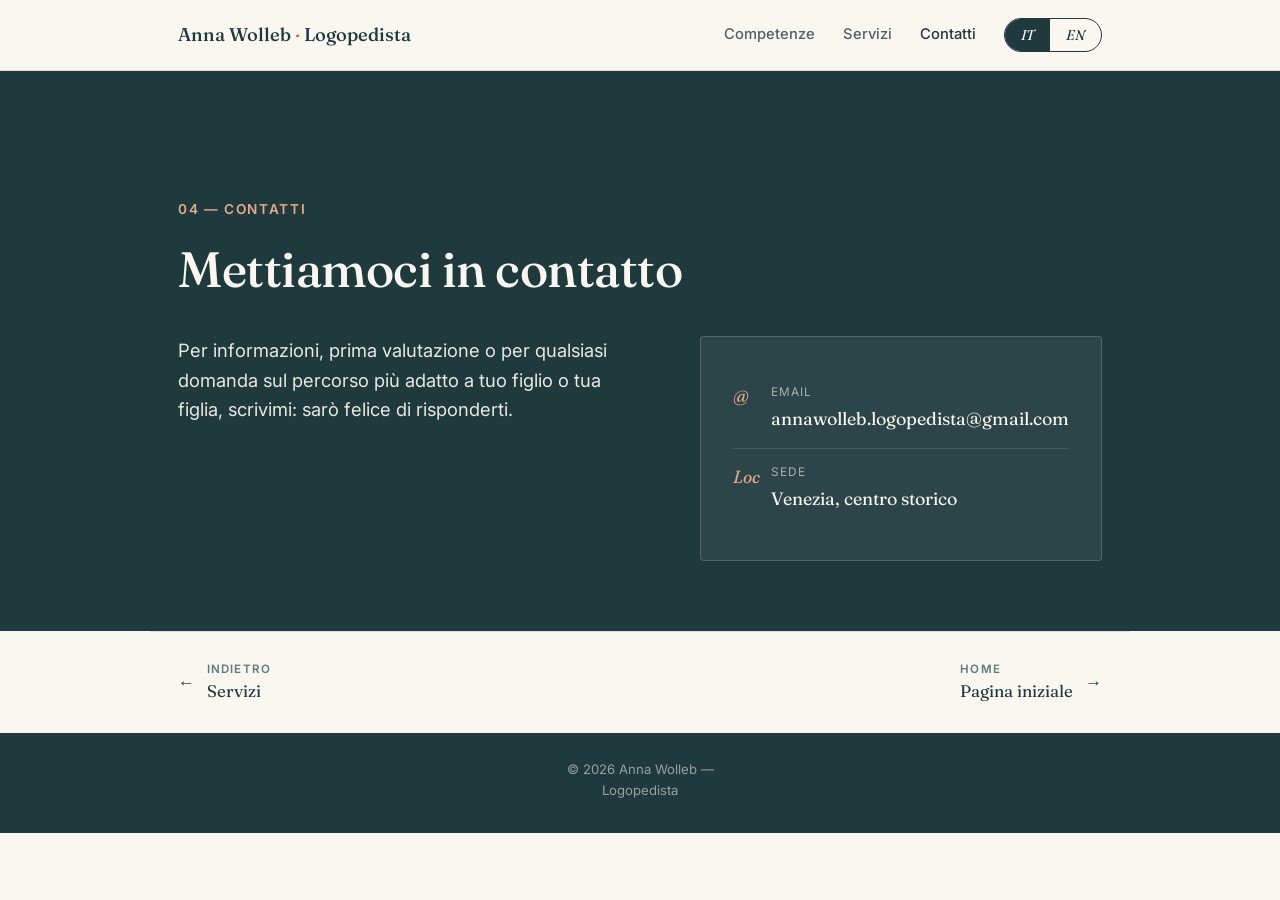
==== contact.html @ 6bc3db90 "completo" ====
<!DOCTYPE html>
<html lang="it">
<head>
<meta charset="UTF-8">
<meta name="viewport" content="width=device-width, initial-scale=1.0">
<title>Contatti — Anna Wolleb, Logopedista</title>
<link rel="preconnect" href="https://fonts.googleapis.com">
<link rel="preconnect" href="https://fonts.gstatic.com" crossorigin>
<link href="https://fonts.googleapis.com/css2?family=Fraunces:ital,opsz,wght@0,9..144,300;0,9..144,400;0,9..144,500;0,9..144,600;1,9..144,400;1,9..144,500&family=Inter:wght@400;500;600&display=swap" rel="stylesheet">
<link rel="stylesheet" href="styles.css">
<style>
  .contact-section .page-header-inner { padding: 64px 0 0; }
</style>
</head>
<body>

<header>
  <div class="header-inner">
    <a class="logo" href="index.html">Anna Wolleb <span>·</span> Logopedista</a>
    <nav>
      <a class="nav-link" href="expertise.html"><span data-lang="it">Competenze</span><span data-lang="en">Expertise</span></a>
      <a class="nav-link" href="services.html"><span data-lang="it">Servizi</span><span data-lang="en">Services</span></a>
      <a class="nav-link is-active" href="contact.html"><span data-lang="it">Contatti</span><span data-lang="en">Contact</span></a>
      <div class="lang-toggle">
        <button id="btn-it" class="active" onclick="setLang('it')">IT</button>
        <button id="btn-en" onclick="setLang('en')">EN</button>
      </div>
    </nav>
  </div>
</header>

<section class="contact-section" style="border-top: none; padding-bottom: 70px;">
  <div class="wrap" style="padding-top: 64px;">
    <div class="hero-eyebrow" style="color: #E8A98A;">
      <span data-lang="it">04 — Contatti</span>
      <span data-lang="en">04 — Contact</span>
    </div>
    <h1 style="color: var(--paper); font-size: clamp(2.1rem, 5vw, 3.1rem); line-height: 1.08; max-width: 700px; margin-bottom: 20px;">
      <span data-lang="it">Mettiamoci in contatto</span>
      <span data-lang="en">Get in touch</span>
    </h1>

    <div class="contact-grid" style="margin-top: 40px;">
      <div>
        <p class="contact-lede" data-lang="it">Per informazioni, prima valutazione o per qualsiasi domanda sul percorso più adatto a tuo figlio o tua figlia, scrivimi: sarò felice di risponderti.</p>
        <p class="contact-lede" data-lang="en">For information, a first assessment, or any question about the right path for your child, write to me — I'd be glad to hear from you.</p>
      </div>
      <div class="contact-card">
        <div class="c-item">
          <div class="c-icon">@</div>
          <div class="c-body">
            <div class="c-label">Email</div>
            <a class="c-value" href="mailto:annawolleb.logopedista@gmail.com">annawolleb.logopedista@gmail.com</a>
          </div>
        </div>
        <div class="c-item">
          <div class="c-icon">Loc</div>
          <div class="c-body">
            <div class="c-label"><span data-lang="it">Sede</span><span data-lang="en">Location</span></div>
            <div class="c-value">Venezia, centro storico</div>
          </div>
        </div>
      </div>
    </div>
  </div>
</section>

<div class="page-links">
  <a href="services.html">
    ←
    <span>
      <span class="pl-label"><span data-lang="it">Indietro</span><span data-lang="en">Back</span></span>
      <span data-lang="it">Servizi</span><span data-lang="en">Services</span>
    </span>
  </a>
  <a href="index.html">
    <span>
      <span class="pl-label"><span data-lang="it">Home</span><span data-lang="en">Home</span></span>
      <span data-lang="it">Pagina iniziale</span><span data-lang="en">Homepage</span>
    </span>
    →
  </a>
</div>

<footer>
  <div class="wrap">
    &copy; <span id="year"></span> Anna Wolleb — <span data-lang="it">Logopedista</span><span data-lang="en">Speech-Language Therapist</span>
  </div>
</footer>

<script src="lang.js"></script>
</body>
</html>
---- styles.css ----
:root {
  --paper: #FAF6F0;
  --ink: #1F3A3D;
  --clay: #C75D3D;
  --sage: #5B7B7A;
  --text: #2A2A28;
  --line: rgba(31, 58, 61, 0.14);
  --paper-warm: #F3ECE2;
}

* { margin: 0; padding: 0; box-sizing: border-box; }

html { scroll-behavior: smooth; }

@media (prefers-reduced-motion: reduce) {
  html { scroll-behavior: auto; }
  * { animation-duration: 0.01ms !important; transition-duration: 0.01ms !important; }
}

body {
  background: var(--paper);
  color: var(--text);
  font-family: 'Inter', sans-serif;
  line-height: 1.6;
  overflow-x: hidden;
}

h1, h2, h3, .display {
  font-family: 'Fraunces', serif;
  color: var(--ink);
  font-weight: 500;
  letter-spacing: -0.01em;
}

a { color: inherit; text-decoration: none; }

:focus-visible {
  outline: 2px solid var(--clay);
  outline-offset: 3px;
}

.wrap {
  max-width: 980px;
  margin: 0 auto;
  padding: 0 28px;
}

/* ---------- HEADER ---------- */
header {
  position: sticky;
  top: 0;
  z-index: 50;
  background: rgba(250, 246, 240, 0.92);
  backdrop-filter: blur(8px);
  border-bottom: 1px solid var(--line);
}

.header-inner {
  display: flex;
  align-items: center;
  justify-content: space-between;
  padding: 18px 28px;
  max-width: 980px;
  margin: 0 auto;
}

.logo {
  font-family: 'Fraunces', serif;
  font-size: 1.15rem;
  font-weight: 500;
  color: var(--ink);
}

.logo span {
  color: var(--clay);
  font-style: italic;
}

nav {
  display: flex;
  align-items: center;
  gap: 28px;
}

nav a.nav-link {
  font-size: 0.92rem;
  font-weight: 500;
  color: var(--ink);
  opacity: 0.78;
  transition: opacity 0.2s;
}

nav a.nav-link:hover { opacity: 1; }

nav a.nav-link.is-active { opacity: 1; }

@media (max-width: 640px) {
  nav a.nav-link { display: none; }
}

/* Language toggle */
.lang-toggle {
  display: flex;
  align-items: center;
  border: 1px solid var(--ink);
  border-radius: 999px;
  overflow: hidden;
  font-family: 'Fraunces', serif;
  font-style: italic;
  font-size: 0.88rem;
}

.lang-toggle button {
  background: none;
  border: none;
  padding: 7px 16px;
  cursor: pointer;
  color: var(--ink);
  font-family: inherit;
  font-style: inherit;
  font-size: inherit;
  transition: background 0.25s, color 0.25s;
}

.lang-toggle button.active {
  background: var(--ink);
  color: var(--paper);
}

/* ---------- HERO ---------- */
.hero {
  padding: 90px 0 70px;
  position: relative;
}

.hero-eyebrow {
  font-size: 0.85rem;
  text-transform: uppercase;
  letter-spacing: 0.12em;
  color: var(--sage);
  font-weight: 600;
  margin-bottom: 22px;
  opacity: 0;
  animation: rise 0.7s ease forwards;
  animation-delay: 0.05s;
}

.hero h1 {
  font-size: clamp(2.4rem, 6vw, 4.1rem);
  line-height: 1.06;
  max-width: 760px;
  opacity: 0;
  animation: rise 0.8s ease forwards;
  animation-delay: 0.15s;
}

.hero h1 em {
  font-style: italic;
  color: var(--clay);
}

.hero-sub {
  margin-top: 26px;
  max-width: 540px;
  font-size: 1.08rem;
  color: var(--text);
  opacity: 0;
  animation: rise 0.8s ease forwards;
  animation-delay: 0.3s;
}

.hero-meta {
  margin-top: 40px;
  display: flex;
  gap: 36px;
  flex-wrap: wrap;
  opacity: 0;
  animation: rise 0.8s ease forwards;
  animation-delay: 0.45s;
}

.hero-meta-item {
  border-left: 2px solid var(--clay);
  padding-left: 14px;
}

.hero-meta-item .label {
  font-size: 0.74rem;
  text-transform: uppercase;
  letter-spacing: 0.08em;
  color: var(--sage);
  font-weight: 600;
}

.hero-meta-item .value {
  font-family: 'Fraunces', serif;
  font-size: 1.05rem;
  color: var(--ink);
  margin-top: 2px;
}

@keyframes rise {
  from { opacity: 0; transform: translateY(14px); }
  to { opacity: 1; transform: translateY(0); }
}

/* ---------- PAGE HEADER (inner pages) ---------- */
.page-header {
  padding: 90px 0 50px;
}

.page-header .hero-eyebrow {
  animation: none;
  opacity: 1;
}

.page-header h1 {
  font-size: clamp(2rem, 5vw, 3.2rem);
  line-height: 1.08;
  max-width: 700px;
  margin-bottom: 16px;
}

.page-header .hero-sub {
  animation: none;
  opacity: 1;
}

/* ---------- SECTION SHARED ---------- */
section { padding: 64px 0; border-top: 1px solid var(--line); }

.section-head {
  display: flex;
  align-items: baseline;
  gap: 18px;
  margin-bottom: 40px;
  flex-wrap: wrap;
}

.section-tag {
  font-size: 0.78rem;
  text-transform: uppercase;
  letter-spacing: 0.1em;
  color: var(--clay);
  font-weight: 600;
  white-space: nowrap;
}

.section-head h2 {
  font-size: clamp(1.6rem, 3.2vw, 2.2rem);
}

.section-rule {
  flex: 1;
  height: 1px;
  background: var(--line);
  min-width: 40px;
}

/* ---------- ABOUT ---------- */
.about-grid {
  display: grid;
  grid-template-columns: 1.1fr 0.9fr;
  gap: 56px;
}

@media (max-width: 760px) {
  .about-grid { grid-template-columns: 1fr; gap: 32px; }
}

.about-text p {
  margin-bottom: 16px;
  font-size: 1.02rem;
}

.about-text p:last-child { margin-bottom: 0; }

.timeline {
  border-left: 1px solid var(--line);
  padding-left: 24px;
}

.timeline-item {
  position: relative;
  padding-bottom: 22px;
}

.timeline-item:last-child { padding-bottom: 0; }

.timeline-item::before {
  content: '';
  position: absolute;
  left: -29px;
  top: 5px;
  width: 8px;
  height: 8px;
  border-radius: 50%;
  background: var(--clay);
}

.timeline-item .t-place {
  font-family: 'Fraunces', serif;
  font-weight: 500;
  color: var(--ink);
  font-size: 1rem;
}

.timeline-item .t-role {
  font-size: 0.9rem;
  color: var(--sage);
  margin-top: 2px;
}

/* ---------- EXPERTISE ---------- */
.expertise-grid {
  display: grid;
  grid-template-columns: repeat(2, 1fr);
  gap: 1px;
  background: var(--line);
  border: 1px solid var(--line);
}

@media (max-width: 640px) {
  .expertise-grid { grid-template-columns: 1fr; }
}

.expertise-card {
  background: var(--paper);
  padding: 30px 28px;
  transition: background 0.3s;
}

.expertise-card:hover {
  background: var(--paper-warm);
}

.expertise-card .e-mark {
  font-family: 'Fraunces', serif;
  font-style: italic;
  color: var(--clay);
  font-size: 1.4rem;
  line-height: 1;
  margin-bottom: 14px;
  display: block;
}

.expertise-card h3 {
  font-size: 1.12rem;
  margin-bottom: 8px;
}

.expertise-card p {
  font-size: 0.93rem;
  color: var(--text);
  opacity: 0.85;
}

/* ---------- SERVICES ---------- */
.services-list {
  display: flex;
  flex-direction: column;
}

.service-row {
  display: grid;
  grid-template-columns: 220px 1fr;
  gap: 24px;
  padding: 22px 0;
  border-bottom: 1px solid var(--line);
  align-items: baseline;
}

.service-row:first-child { border-top: 1px solid var(--line); }

@media (max-width: 640px) {
  .service-row { grid-template-columns: 1fr; gap: 6px; }
}

.service-row .s-name {
  font-family: 'Fraunces', serif;
  font-size: 1.08rem;
  color: var(--ink);
}

.service-row .s-desc {
  font-size: 0.95rem;
  color: var(--text);
  opacity: 0.88;
}

/* ---------- SERVICE DETAIL (services page) ---------- */
.service-detail {
  display: grid;
  grid-template-columns: 240px 1fr;
  gap: 32px;
  padding: 36px 0;
  border-bottom: 1px solid var(--line);
}

.service-detail:first-child { border-top: 1px solid var(--line); }

@media (max-width: 700px) {
  .service-detail { grid-template-columns: 1fr; gap: 14px; }
}

.sd-number {
  font-family: 'Fraunces', serif;
  font-style: italic;
  color: var(--clay);
  font-size: 1.1rem;
  display: block;
  margin-bottom: 6px;
}

.service-detail h3 {
  font-size: 1.1rem;
}

.sd-intro {
  font-size: 0.98rem;
  margin-bottom: 12px;
}

.sd-list {
  list-style: none;
  padding: 0;
}

.sd-list li {
  position: relative;
  padding-left: 18px;
  font-size: 0.93rem;
  margin-bottom: 6px;
  color: var(--text);
  opacity: 0.88;
}

.sd-list li::before {
  content: '—';
  position: absolute;
  left: 0;
  color: var(--clay);
}

.sd-note {
  margin-top: 12px;
  font-size: 0.88rem;
  color: var(--sage);
  font-style: italic;
}

/* ---------- PAGE LINKS (prev/next) ---------- */
.page-links {
  display: flex;
  justify-content: space-between;
  border-top: 1px solid var(--line);
  padding: 28px;
  max-width: 980px;
  margin: 0 auto;
}

.page-links a {
  display: flex;
  align-items: center;
  gap: 12px;
  font-family: 'Fraunces', serif;
  font-size: 1.05rem;
  color: var(--ink);
  transition: color 0.2s;
}

.page-links a:hover { color: var(--clay); }

.pl-label {
  display: block;
  font-family: 'Inter', sans-serif;
  font-size: 0.72rem;
  text-transform: uppercase;
  letter-spacing: 0.1em;
  color: var(--sage);
  font-weight: 600;
}

/* ---------- CONTACT ---------- */
.contact-section {
  background: var(--ink);
  color: var(--paper);
  border-top: none;
}

.contact-section .section-tag { color: #E8A98A; }
.contact-section h2 { color: var(--paper); }
.contact-section .section-rule { background: rgba(250,246,240,0.18); }

.contact-grid {
  display: grid;
  grid-template-columns: 1.1fr 0.9fr;
  gap: 50px;
  align-items: start;
}

@media (max-width: 760px) {
  .contact-grid { grid-template-columns: 1fr; gap: 36px; }
}

.contact-lede {
  font-size: 1.15rem;
  max-width: 460px;
  opacity: 0.92;
}

.contact-card {
  background: rgba(250, 246, 240, 0.06);
  border: 1px solid rgba(250, 246, 240, 0.18);
  border-radius: 4px;
  padding: 32px;
}

.contact-card .c-item {
  display: flex;
  align-items: flex-start;
  gap: 14px;
  padding: 14px 0;
  border-bottom: 1px solid rgba(250, 246, 240, 0.12);
}

.contact-card .c-item:last-child { border-bottom: none; }

.contact-card .c-icon {
  color: #E8A98A;
  font-family: 'Fraunces', serif;
  font-style: italic;
  font-size: 1.1rem;
  width: 24px;
  flex-shrink: 0;
}

.contact-card .c-body .c-label {
  font-size: 0.74rem;
  text-transform: uppercase;
  letter-spacing: 0.08em;
  opacity: 0.6;
  margin-bottom: 3px;
}

.contact-card .c-body .c-value {
  font-family: 'Fraunces', serif;
  font-size: 1.12rem;
  color: var(--paper);
}

.contact-card .c-body a.c-value {
  transition: color 0.2s;
}
.contact-card .c-body a.c-value:hover {
  color: #E8A98A;
}

/* ---------- FOOTER ---------- */
footer {
  background: var(--ink);
  color: rgba(250, 246, 240, 0.55);
  text-align: center;
  font-size: 0.82rem;
  padding: 26px 0 32px;
}

/* ---------- LANGUAGE VISIBILITY ---------- */
[data-lang="it"] { display: inline; }
[data-lang="en"] { display: none; }
body.lang-en [data-lang="it"] { display: none; }
body.lang-en [data-lang="en"] { display: inline; }

span[data-lang], p[data-lang], div[data-lang] { display: block; }
body.lang-en span[data-lang="it"],
body.lang-en p[data-lang="it"],
body.lang-en div[data-lang="it"] { display: none; }
body.lang-en span[data-lang="en"],
body.lang-en p[data-lang="en"],
body.lang-en div[data-lang="en"] { display: block; }
body:not(.lang-en) span[data-lang="en"],
body:not(.lang-en) p[data-lang="en"],
body:not(.lang-en) div[data-lang="en"] { display: none; }
body:not(.lang-en) span[data-lang="it"],
body:not(.lang-en) p[data-lang="it"],
body:not(.lang-en) div[data-lang="it"] { display: block; }

h1 [data-lang], h2 [data-lang], h3 [data-lang], .s-name[data-lang], .logo [data-lang] {
  display: inline;
}
body.lang-en h1 [data-lang="it"],
body.lang-en h2 [data-lang="it"],
body.lang-en h3 [data-lang="it"] { display: none; }
body.lang-en h1 [data-lang="en"],
body.lang-en h2 [data-lang="en"],
body.lang-en h3 [data-lang="en"] { display: inline; }
body:not(.lang-en) h1 [data-lang="en"],
body:not(.lang-en) h2 [data-lang="en"],
body:not(.lang-en) h3 [data-lang="en"] { display: none; }
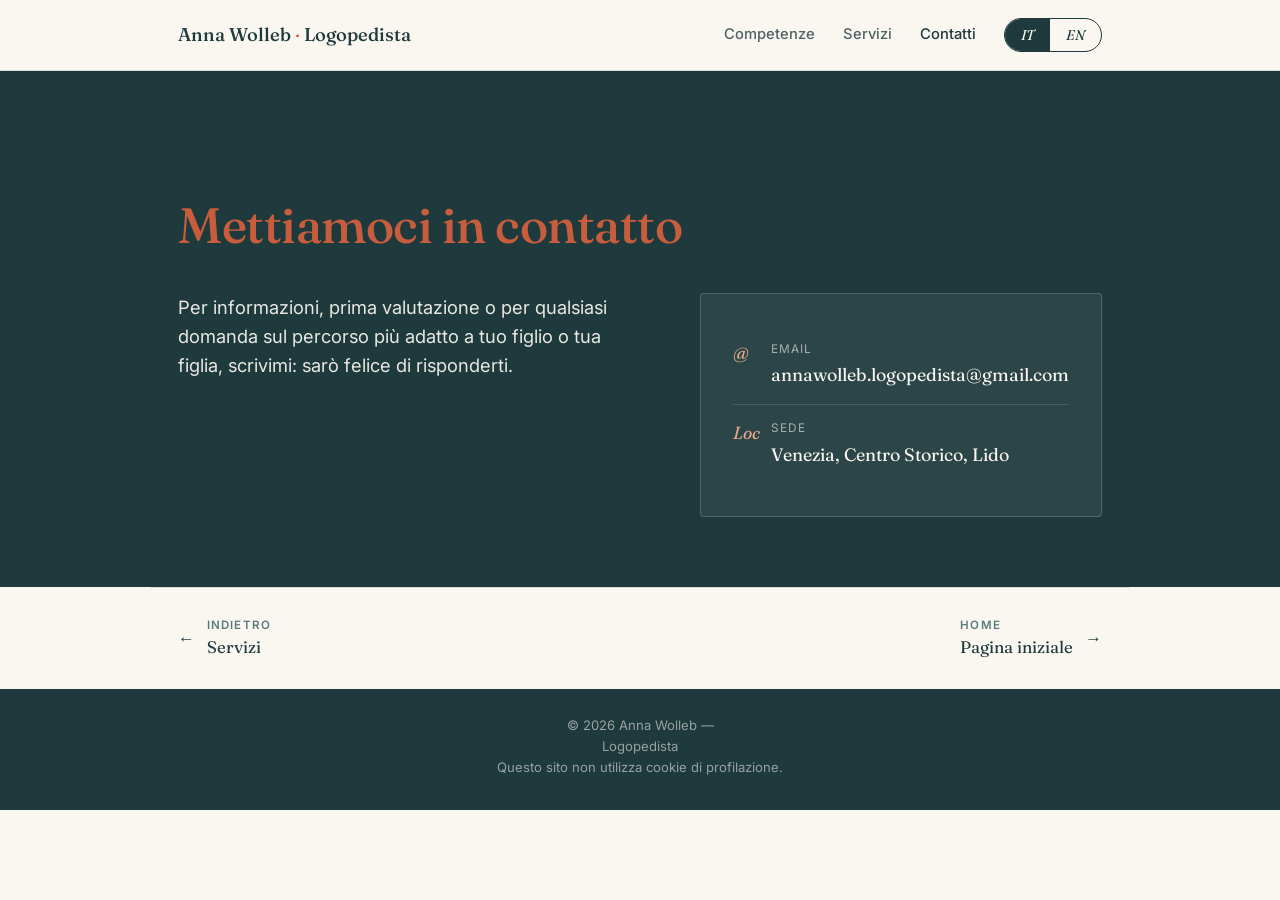
==== commit 0331be20: "aggiornamenti" ====
--- a/contact.html
+++ b/contact.html
@@ -31,11 +31,7 @@
 
 <section class="contact-section" style="border-top: none; padding-bottom: 70px;">
   <div class="wrap" style="padding-top: 64px;">
-    <div class="hero-eyebrow" style="color: #E8A98A;">
-      <span data-lang="it">04 — Contatti</span>
-      <span data-lang="en">04 — Contact</span>
-    </div>
-    <h1 style="color: var(--paper); font-size: clamp(2.1rem, 5vw, 3.1rem); line-height: 1.08; max-width: 700px; margin-bottom: 20px;">
+    <h1 style="color: var(--clay); font-size: clamp(2.1rem, 5vw, 3.1rem); line-height: 1.08; max-width: 700px; margin-bottom: 20px;">
       <span data-lang="it">Mettiamoci in contatto</span>
       <span data-lang="en">Get in touch</span>
     </h1>
@@ -57,7 +53,7 @@
           <div class="c-icon">Loc</div>
           <div class="c-body">
             <div class="c-label"><span data-lang="it">Sede</span><span data-lang="en">Location</span></div>
-            <div class="c-value">Venezia, centro storico</div>
+            <div class="c-value">Venezia, Centro Storico, Lido</div>
           </div>
         </div>
       </div>
@@ -85,6 +81,7 @@
 <footer>
   <div class="wrap">
     &copy; <span id="year"></span> Anna Wolleb — <span data-lang="it">Logopedista</span><span data-lang="en">Speech-Language Therapist</span>
+    <div class="footer-note"><span data-lang="it">Questo sito non utilizza cookie di profilazione.</span><span data-lang="en">This site does not use profiling cookies.</span></div>
   </div>
 </footer>
 
